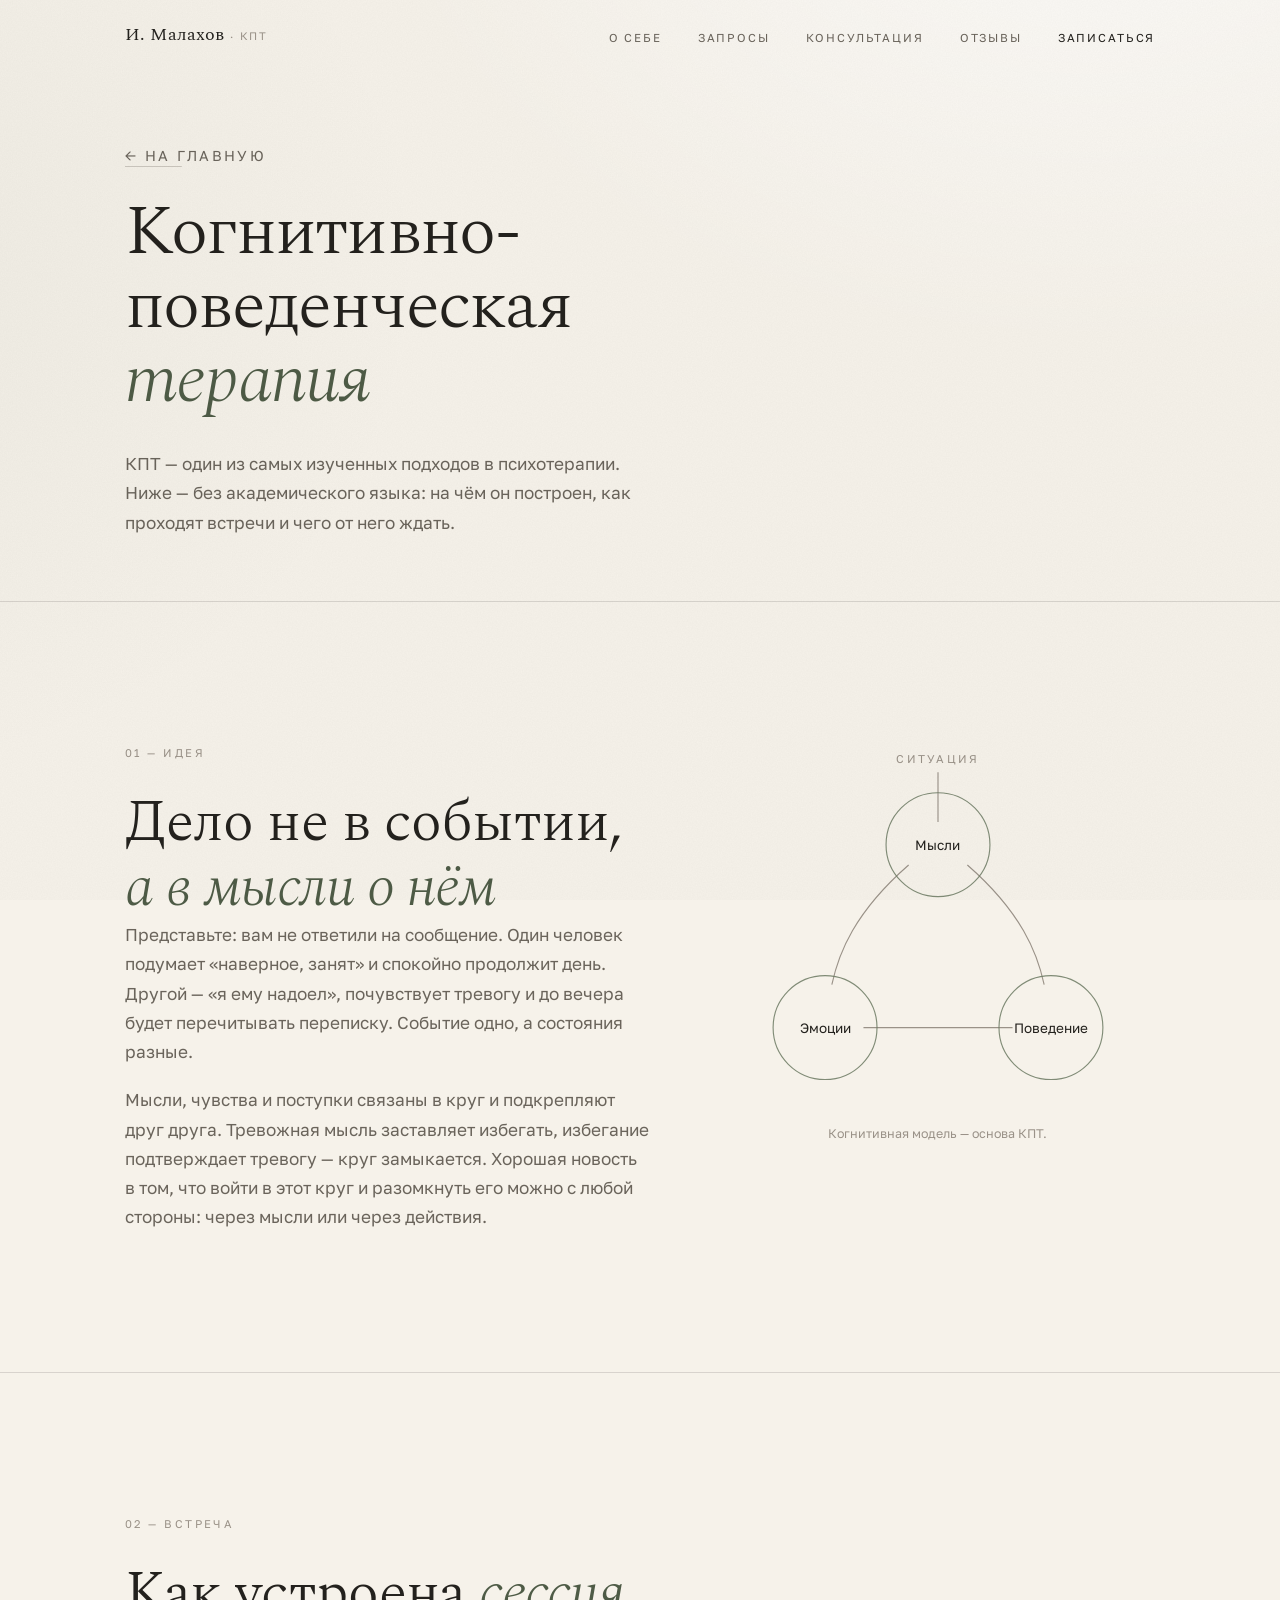
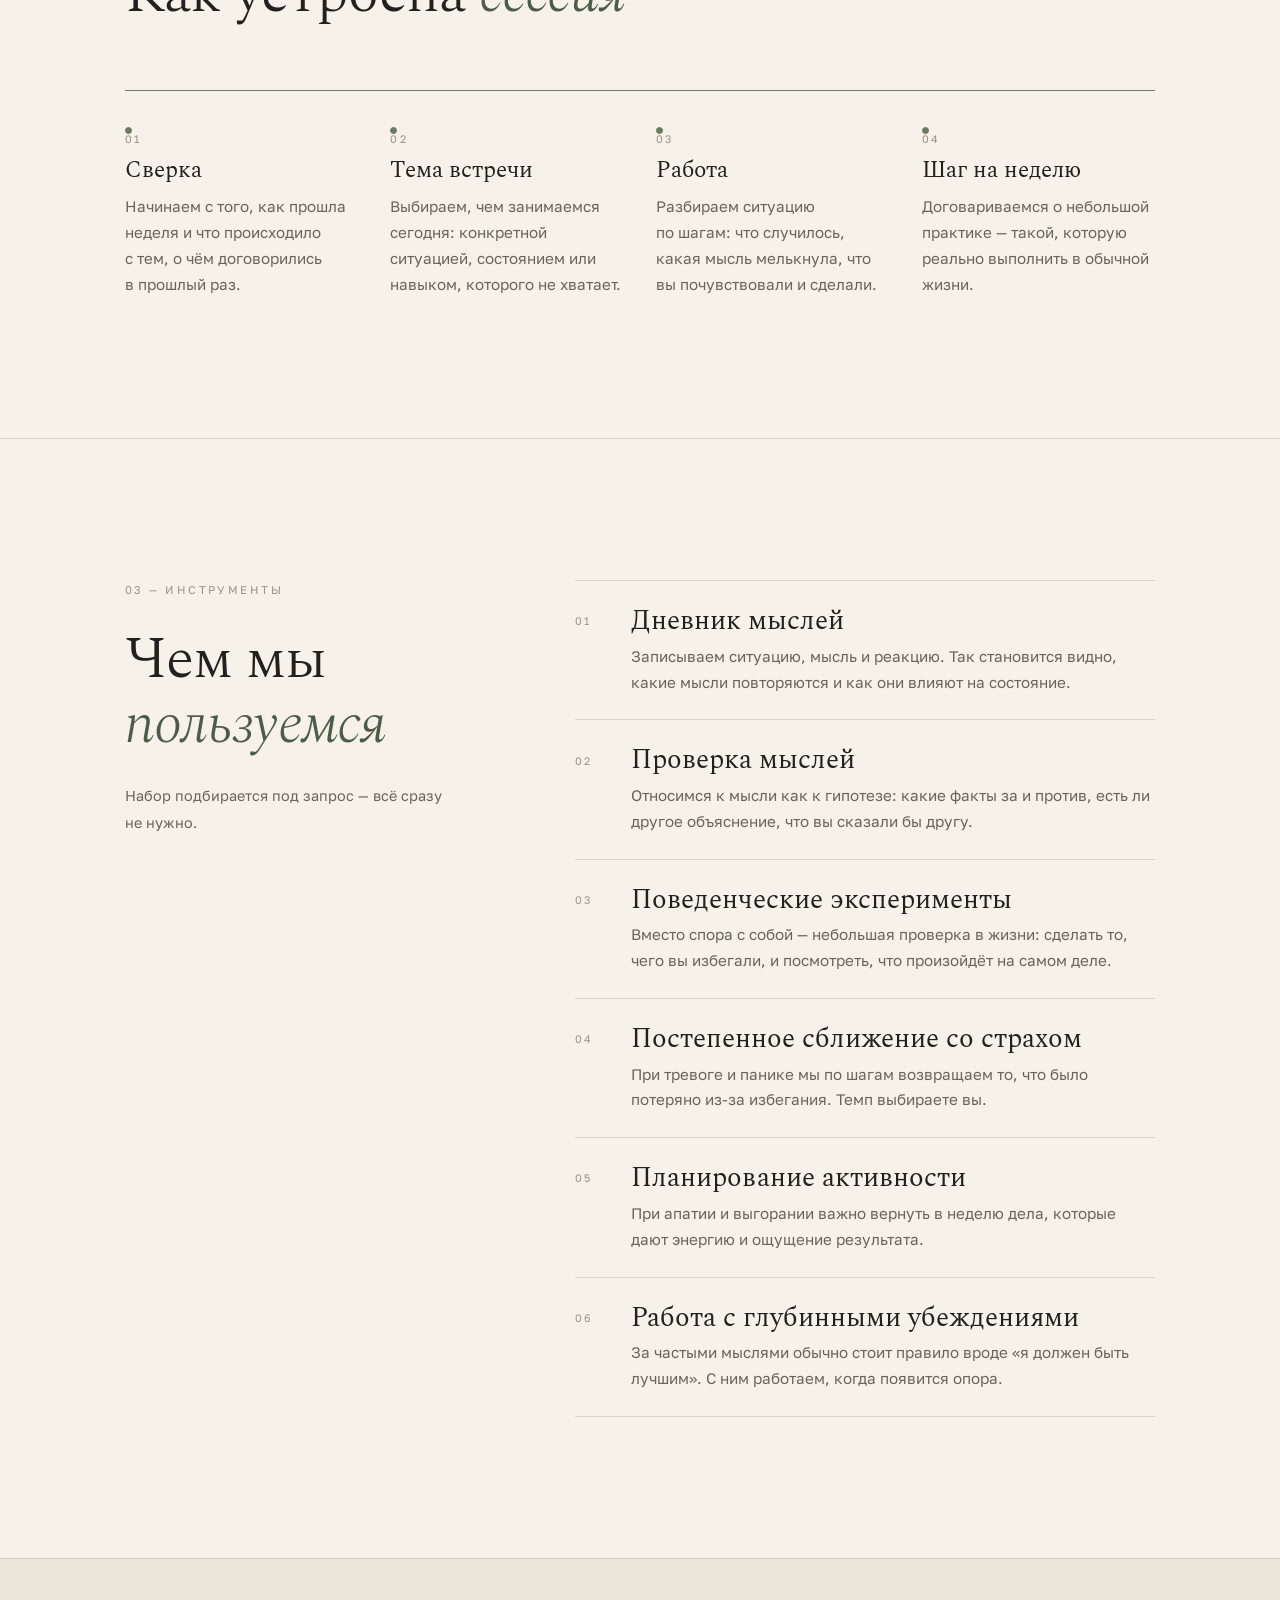
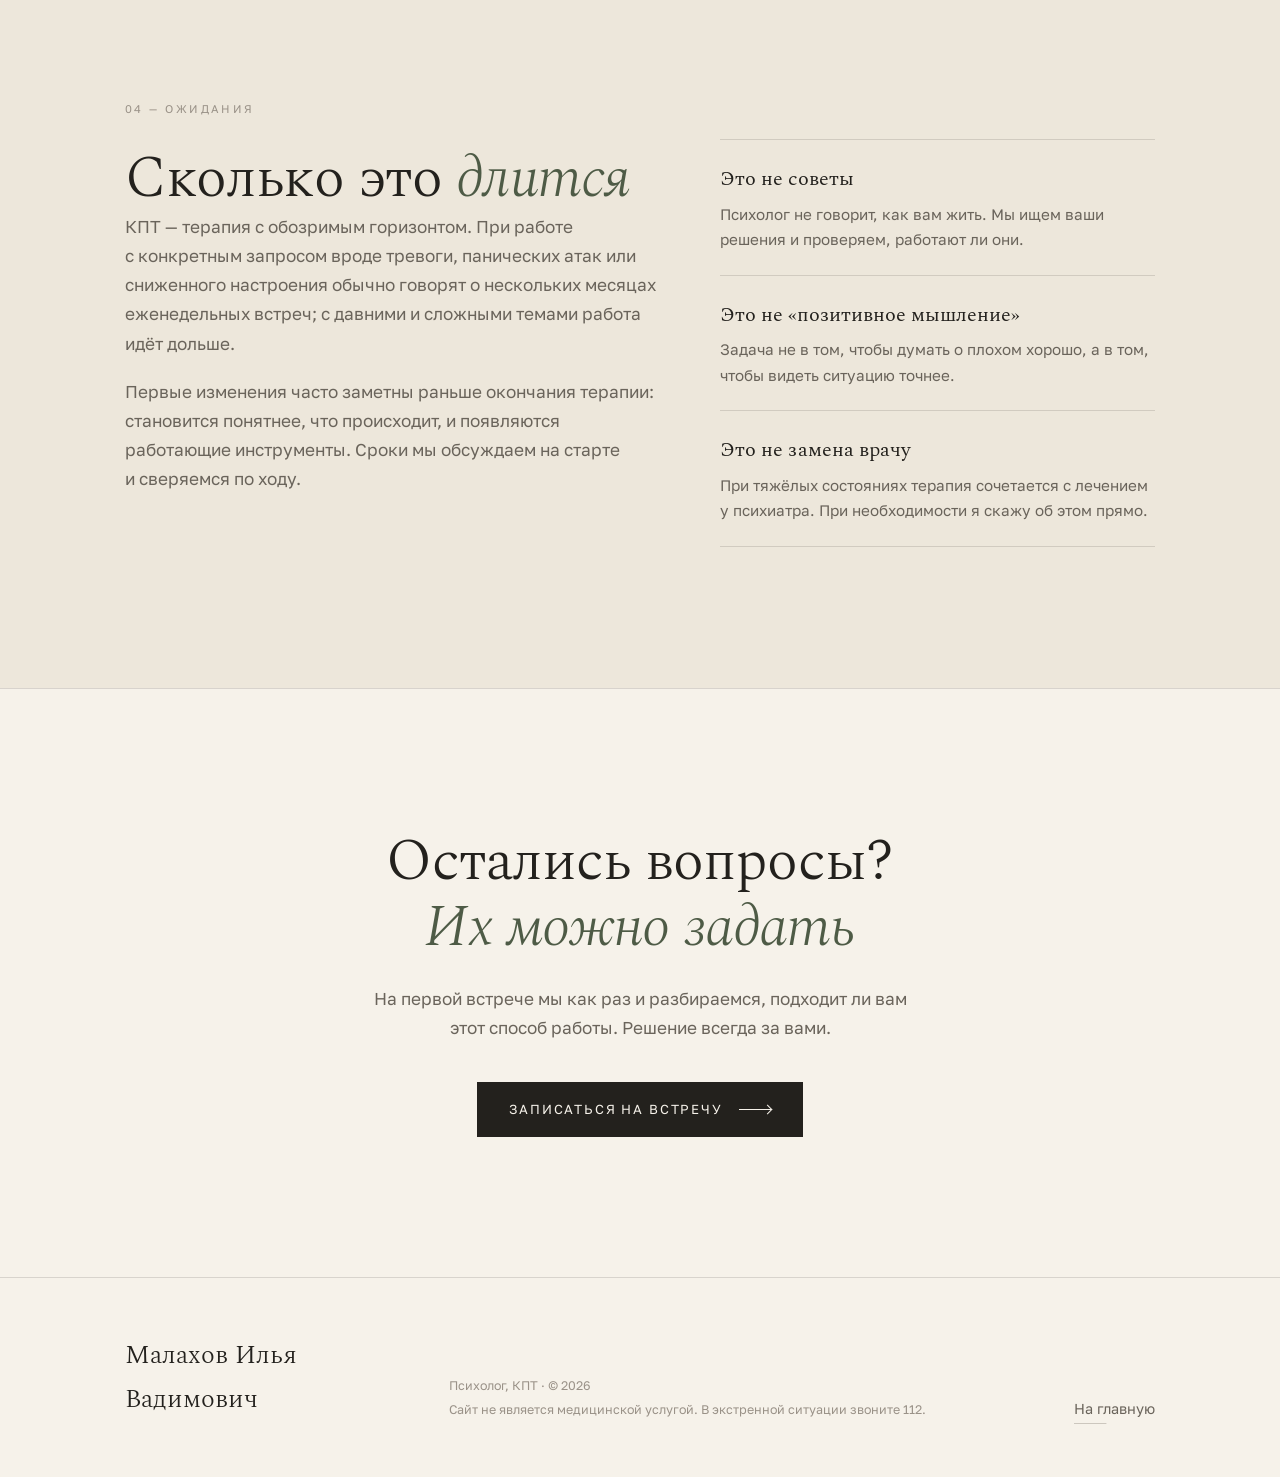
==== kpt.html @ 1bc5a95f "Сайт-визитка психолога: первый экран, метод КПТ, запросы, отзывы, запись Co-Authored-By: Claude Opus" ====
<!doctype html>
<html lang="ru">
<head>
  <meta charset="utf-8">
  <meta name="viewport" content="width=device-width, initial-scale=1">
  <title>Что такое КПТ — Илья Малахов, психолог</title>
  <meta name="description" content="Когнитивно-поведенческая терапия простыми словами: как устроена сессия, какие есть инструменты, сколько длится терапия и кому она подходит.">
  <meta name="theme-color" content="#F2EDE4">

  <link rel="preconnect" href="https://fonts.googleapis.com">
  <link rel="preconnect" href="https://fonts.gstatic.com" crossorigin>
  <link href="https://fonts.googleapis.com/css2?family=Spectral:ital,wght@0,300;0,400;0,500;1,300;1,400&family=Golos+Text:wght@400;500&display=swap" rel="stylesheet">
  <link rel="stylesheet" href="assets/css/style.css">
  <script>document.documentElement.classList.add('js')</script>
  <script defer src="assets/js/main.js"></script>
</head>
<body>
  <a class="skip-link" href="#main">Перейти к содержанию</a>

  <header class="site-header is-scrolled" data-header>
    <div class="container site-header__inner">
      <a class="brand" href="index.html" aria-label="Илья Малахов, на главную">И. Малахов</a>

      <button class="nav-toggle" type="button" aria-expanded="false" aria-controls="site-nav" data-nav-toggle>
        <span class="nav-toggle__label">Меню</span>
        <span class="nav-toggle__lines" aria-hidden="true"></span>
      </button>

      <nav class="site-nav" id="site-nav" aria-label="Основная навигация" data-nav>
        <ul>
          <li><a href="index.html#about">О&nbsp;себе</a></li>
          <li><a href="index.html#services">Запросы</a></li>
          <li><a href="index.html#process">Консультация</a></li>
          <li><a href="index.html#reviews">Отзывы</a></li>
          <li><a href="index.html#contact" class="site-nav__cta">Записаться</a></li>
        </ul>
      </nav>
    </div>
  </header>

  <main id="main">

    <section class="page-hero">
      <div class="container">
        <p class="kicker reveal"><a class="link-quiet" href="index.html">← На&nbsp;главную</a></p>
        <h1 class="page-hero__title reveal" data-words>Когнитивно-поведенческая <em>терапия</em></h1>
        <p class="page-hero__lead reveal">
          КПТ — один из&nbsp;самых изученных подходов в&nbsp;психотерапии. Ниже — без академического языка:
          на&nbsp;чём он&nbsp;построен, как проходят встречи и&nbsp;чего от&nbsp;него ждать.
        </p>
      </div>
    </section>

    <section class="section page-section" aria-labelledby="model-title">
      <div class="container method__grid">
        <div class="method__text">
          <p class="kicker reveal">01 — Идея</p>
          <h2 class="section-title reveal" id="model-title" data-words>Дело не&nbsp;в&nbsp;событии, <em>а&nbsp;в&nbsp;мысли о&nbsp;нём</em></h2>
          <div class="prose reveal">
            <p>
              Представьте: вам не&nbsp;ответили на&nbsp;сообщение. Один человек подумает «наверное, занят» и&nbsp;спокойно
              продолжит день. Другой — «я&nbsp;ему надоел», почувствует тревогу и&nbsp;до&nbsp;вечера будет перечитывать переписку.
              Событие одно, а&nbsp;состояния разные.
            </p>
            <p>
              Мысли, чувства и&nbsp;поступки связаны в&nbsp;круг и&nbsp;подкрепляют друг друга. Тревожная мысль заставляет избегать,
              избегание подтверждает тревогу — круг замыкается. Хорошая новость в&nbsp;том, что войти в&nbsp;этот круг
              и&nbsp;разомкнуть его можно с&nbsp;любой стороны: через мысли или через действия.
            </p>
          </div>
        </div>

        <figure class="method__figure reveal">
          <svg class="cbt" viewBox="0 0 340 320" role="img" aria-labelledby="cbt2-title cbt2-desc">
            <title id="cbt2-title">Когнитивная модель</title>
            <desc id="cbt2-desc">Схема: ситуация влияет на мысли, мысли, эмоции и поведение связаны между собой взаимными стрелками.</desc>
            <path class="cbt__line cbt__line--1" d="M170 26 V70" pathLength="1"/>
            <path class="cbt__line cbt__line--2" d="M144 108 C 96 150, 82 186, 76 214" pathLength="1"/>
            <path class="cbt__line cbt__line--3" d="M196 108 C 244 150, 258 186, 264 214" pathLength="1"/>
            <path class="cbt__line cbt__line--4" d="M104 252 H236" pathLength="1"/>
            <g class="cbt__node cbt__node--top">
              <circle cx="170" cy="90" r="46"/>
              <text x="170" y="95">Мысли</text>
            </g>
            <g class="cbt__node cbt__node--left">
              <circle cx="70" cy="252" r="46"/>
              <text x="70" y="257">Эмоции</text>
            </g>
            <g class="cbt__node cbt__node--right">
              <circle cx="270" cy="252" r="46"/>
              <text x="270" y="257">Поведение</text>
            </g>
            <text class="cbt__label" x="170" y="18">Ситуация</text>
          </svg>
          <figcaption>Когнитивная модель — основа КПТ.</figcaption>
        </figure>
      </div>
    </section>

    <section class="section page-section" aria-labelledby="session-title">
      <div class="container">
        <header class="section-head">
          <p class="kicker reveal">02 — Встреча</p>
          <h2 class="section-title reveal" id="session-title" data-words>Как устроена <em>сессия</em></h2>
        </header>

        <ol class="timeline" data-timeline>
          <li class="timeline__step reveal">
            <span class="timeline__dot" aria-hidden="true"></span>
            <p class="timeline__index">01</p>
            <h3 class="timeline__title">Сверка</h3>
            <p class="timeline__text">Начинаем с&nbsp;того, как прошла неделя и&nbsp;что происходило с&nbsp;тем, о&nbsp;чём договорились в&nbsp;прошлый раз.</p>
          </li>
          <li class="timeline__step reveal">
            <span class="timeline__dot" aria-hidden="true"></span>
            <p class="timeline__index">02</p>
            <h3 class="timeline__title">Тема встречи</h3>
            <p class="timeline__text">Выбираем, чем занимаемся сегодня: конкретной ситуацией, состоянием или навыком, которого не&nbsp;хватает.</p>
          </li>
          <li class="timeline__step reveal">
            <span class="timeline__dot" aria-hidden="true"></span>
            <p class="timeline__index">03</p>
            <h3 class="timeline__title">Работа</h3>
            <p class="timeline__text">Разбираем ситуацию по&nbsp;шагам: что случилось, какая мысль мелькнула, что вы&nbsp;почувствовали и&nbsp;сделали.</p>
          </li>
          <li class="timeline__step reveal">
            <span class="timeline__dot" aria-hidden="true"></span>
            <p class="timeline__index">04</p>
            <h3 class="timeline__title">Шаг на&nbsp;неделю</h3>
            <p class="timeline__text">Договариваемся о&nbsp;небольшой практике — такой, которую реально выполнить в&nbsp;обычной жизни.</p>
          </li>
        </ol>
      </div>
    </section>

    <section class="section page-section" aria-labelledby="tools-title">
      <div class="container services__grid">
        <header class="section-head section-head--sticky">
          <p class="kicker reveal">03 — Инструменты</p>
          <h2 class="section-title reveal" id="tools-title" data-words>Чем мы&nbsp;<em>пользуемся</em></h2>
          <p class="services__note reveal">Набор подбирается под запрос — всё сразу не&nbsp;нужно.</p>
        </header>

        <ul class="services__list">
          <li class="service reveal">
            <h3 class="service__title">Дневник мыслей</h3>
            <p class="service__text">Записываем ситуацию, мысль и&nbsp;реакцию. Так становится видно, какие мысли повторяются и&nbsp;как они влияют на&nbsp;состояние.</p>
          </li>
          <li class="service reveal">
            <h3 class="service__title">Проверка мыслей</h3>
            <p class="service__text">Относимся к&nbsp;мысли как к&nbsp;гипотезе: какие факты за&nbsp;и&nbsp;против, есть&nbsp;ли другое объяснение, что вы&nbsp;сказали&nbsp;бы другу.</p>
          </li>
          <li class="service reveal">
            <h3 class="service__title">Поведенческие эксперименты</h3>
            <p class="service__text">Вместо спора с&nbsp;собой — небольшая проверка в&nbsp;жизни: сделать то, чего вы&nbsp;избегали, и&nbsp;посмотреть, что произойдёт на&nbsp;самом деле.</p>
          </li>
          <li class="service reveal">
            <h3 class="service__title">Постепенное сближение со&nbsp;страхом</h3>
            <p class="service__text">При тревоге и&nbsp;панике мы&nbsp;по&nbsp;шагам возвращаем то, что было потеряно из-за избегания. Темп выбираете вы.</p>
          </li>
          <li class="service reveal">
            <h3 class="service__title">Планирование активности</h3>
            <p class="service__text">При апатии и&nbsp;выгорании важно вернуть в&nbsp;неделю дела, которые дают энергию и&nbsp;ощущение результата.</p>
          </li>
          <li class="service reveal">
            <h3 class="service__title">Работа с&nbsp;глубинными убеждениями</h3>
            <p class="service__text">За&nbsp;частыми мыслями обычно стоит правило вроде «я&nbsp;должен быть лучшим». С&nbsp;ним работаем, когда появится опора.</p>
          </li>
        </ul>
      </div>
    </section>

    <section class="section page-section page-section--tinted" aria-labelledby="facts-title">
      <div class="container method__grid">
        <div class="method__text">
          <p class="kicker reveal">04 — Ожидания</p>
          <h2 class="section-title reveal" id="facts-title" data-words>Сколько это <em>длится</em></h2>
          <div class="prose reveal">
            <p>
              КПТ — терапия с&nbsp;обозримым горизонтом. При работе с&nbsp;конкретным запросом вроде тревоги, панических атак
              или сниженного настроения обычно говорят о&nbsp;нескольких месяцах еженедельных встреч; с&nbsp;давними
              и&nbsp;сложными темами работа идёт дольше.
            </p>
            <p>
              Первые изменения часто заметны раньше окончания терапии: становится понятнее, что происходит,
              и&nbsp;появляются работающие инструменты. Сроки мы&nbsp;обсуждаем на&nbsp;старте и&nbsp;сверяемся по&nbsp;ходу.
            </p>
          </div>
        </div>

        <ul class="method__list reveal">
          <li>
            <h3>Это не&nbsp;советы</h3>
            <p>Психолог не&nbsp;говорит, как вам жить. Мы&nbsp;ищем ваши решения и&nbsp;проверяем, работают&nbsp;ли они.</p>
          </li>
          <li>
            <h3>Это не&nbsp;«позитивное мышление»</h3>
            <p>Задача не&nbsp;в&nbsp;том, чтобы думать о&nbsp;плохом хорошо, а&nbsp;в&nbsp;том, чтобы видеть ситуацию точнее.</p>
          </li>
          <li>
            <h3>Это не&nbsp;замена врачу</h3>
            <p>При тяжёлых состояниях терапия сочетается с&nbsp;лечением у&nbsp;психиатра. При необходимости я&nbsp;скажу об&nbsp;этом прямо.</p>
          </li>
        </ul>
      </div>
    </section>

    <section class="section page-cta" aria-labelledby="cta-title">
      <div class="container">
        <h2 class="section-title reveal" id="cta-title" data-words>Остались вопросы? <em>Их&nbsp;можно задать</em></h2>
        <p class="page-cta__lead reveal">
          На&nbsp;первой встрече мы&nbsp;как раз и&nbsp;разбираемся, подходит&nbsp;ли вам этот способ работы. Решение всегда за&nbsp;вами.
        </p>
        <p class="reveal">
          <a class="button button--solid" href="index.html#contact">
            <span>Записаться на встречу</span>
            <span class="button__line" aria-hidden="true"></span>
          </a>
        </p>
      </div>
    </section>
  </main>

  <footer class="site-footer">
    <div class="container site-footer__inner">
      <p class="site-footer__name">Малахов Илья Вадимович</p>
      <p class="site-footer__meta">
        Психолог, КПТ · © <span data-year>2026</span><br>
        Сайт не является медицинской услугой. В&nbsp;экстренной ситуации звоните 112.
      </p>
      <a class="link-quiet" href="index.html">На главную</a>
    </div>
  </footer>
</body>
</html>
---- assets/css/style.css ----
/* ==========================================================================
   Илья Малахов — психолог (КПТ)
   Арт-дирекция: тихая классика. Воздух, крупная антиква, тонкие линии,
   один приглушённый акцент, едва заметная фактура бумаги.
   ========================================================================== */

:root {
  --paper: #F6F2EA;
  --paper-2: #FBF9F4;
  --paper-3: #EDE7DB;
  --ink: #23211D;
  --ink-2: #6A645B;
  --ink-3: #9A9288;
  --rule: rgba(35, 33, 29, 0.14);
  --rule-strong: rgba(35, 33, 29, 0.28);
  --accent: #6C7A62;
  --accent-deep: #4E5B46;

  --font-display: "Spectral", "Literata", Georgia, serif;
  --font-text: "Golos Text", system-ui, -apple-system, "Segoe UI", sans-serif;

  --gutter: clamp(1.5rem, 6vw, 5rem);
  --section-y: clamp(5rem, 11vw, 9rem);
  --max: 74rem;

  --ease-out: cubic-bezier(0.22, 1, 0.36, 1);
  --ease-soft: cubic-bezier(0.4, 0, 0.2, 1);
}

*, *::before, *::after { box-sizing: border-box; }

html {
  scroll-behavior: smooth;
  scroll-padding-top: 5rem;
  -webkit-text-size-adjust: 100%;
}

body {
  margin: 0;
  color: var(--ink);
  font-family: var(--font-text);
  font-size: clamp(1rem, 0.96rem + 0.2vw, 1.075rem);
  line-height: 1.7;
  font-weight: 400;
  -webkit-font-smoothing: antialiased;
  overflow-x: hidden;
  background-color: var(--paper);
  background-image:
    radial-gradient(75rem 55rem at 85% -20%, rgba(255, 255, 255, 0.75), transparent 60%),
    radial-gradient(60rem 50rem at -15% 30%, rgba(108, 122, 98, 0.05), transparent 65%);
  background-attachment: fixed;
}

/* фактура бумаги — почти на пределе видимости */
body::after {
  content: "";
  position: fixed;
  inset: 0;
  pointer-events: none;
  z-index: 200;
  opacity: 0.045;
  mix-blend-mode: multiply;
  background-image: url("data:image/svg+xml,%3Csvg xmlns='http://www.w3.org/2000/svg' width='200' height='200'%3E%3Cfilter id='n'%3E%3CfeTurbulence type='fractalNoise' baseFrequency='.8' numOctaves='3' stitchTiles='stitch'/%3E%3CfeColorMatrix values='0 0 0 0 0 0 0 0 0 0 0 0 0 0 0 0 0 0 .6 0'/%3E%3C/filter%3E%3Crect width='100%25' height='100%25' filter='url(%23n)'/%3E%3C/svg%3E");
}

::selection { background: rgba(108, 122, 98, 0.2); }

img { display: block; max-width: 100%; height: auto; }
h1, h2, h3 { margin: 0; font-weight: 400; }
p { margin: 0; }
ul, ol { margin: 0; padding: 0; list-style: none; }
figure { margin: 0; }
a { color: inherit; text-decoration: none; }

:focus-visible { outline: 1px solid var(--accent-deep); outline-offset: 4px; }

.container {
  width: 100%;
  max-width: var(--max);
  margin-inline: auto;
  padding-inline: var(--gutter);
  position: relative;
}

.skip-link {
  position: absolute;
  left: var(--gutter);
  top: -4rem;
  z-index: 60;
  padding: 0.7rem 1.1rem;
  background: var(--ink);
  color: var(--paper);
  font-size: 0.85rem;
  transition: top 0.3s var(--ease-out);
}
.skip-link:focus { top: 1rem; }

/* ==========================================================================
   Типографика
   ========================================================================== */

.kicker {
  display: block;
  font-size: 0.7rem;
  letter-spacing: 0.22em;
  text-transform: uppercase;
  color: var(--ink-3);
  margin-bottom: 1.75rem;
}

.section-title {
  font-family: var(--font-display);
  font-weight: 300;
  font-size: clamp(2.1rem, 1.4rem + 2.8vw, 3.8rem);
  line-height: 1.12;
  letter-spacing: -0.015em;
  text-wrap: balance;
}
.section-title em,
.page-hero__title em { font-style: italic; color: var(--accent-deep); }

.prose { color: var(--ink-2); max-width: 34rem; }
.prose p + p { margin-top: 1.1em; }

.section { padding-block: var(--section-y); position: relative; }
.section + .section { border-top: 1px solid var(--rule); }
.section-head { margin-bottom: clamp(2.5rem, 6vw, 4rem); }

/* ==========================================================================
   Кнопки и ссылки
   ========================================================================== */

.button {
  display: inline-flex;
  align-items: center;
  gap: 1rem;
  padding: 1rem 0;
  font-size: 0.82rem;
  letter-spacing: 0.14em;
  text-transform: uppercase;
  color: var(--ink);
  background: none;
  border: 0;
  cursor: pointer;
  position: relative;
}
.button::after {
  content: "";
  position: absolute;
  left: 0;
  right: 0;
  bottom: 0.55rem;
  height: 1px;
  background: currentColor;
  opacity: 0.35;
  transform-origin: left;
  transition: opacity 0.5s var(--ease-soft);
}
.button:hover::after { opacity: 1; }
.button__line {
  display: block;
  width: 2rem;
  height: 1px;
  background: currentColor;
  position: relative;
  transition: width 0.6s var(--ease-out);
}
.button__line::after {
  content: "";
  position: absolute;
  right: 0;
  top: -3px;
  width: 7px;
  height: 7px;
  border-top: 1px solid currentColor;
  border-right: 1px solid currentColor;
  transform: rotate(45deg);
}
.button:hover .button__line { width: 3rem; }

.button--solid {
  padding: 1rem 2rem;
  background: var(--ink);
  color: var(--paper);
  transition: background-color 0.5s var(--ease-soft);
}
.button--solid::after { display: none; }
.button--solid:hover { background: var(--accent-deep); }

.link-quiet {
  position: relative;
  font-size: 0.9rem;
  color: var(--ink-2);
  transition: color 0.4s var(--ease-soft);
}
.link-quiet::after {
  content: "";
  position: absolute;
  left: 0;
  right: 0;
  bottom: -3px;
  height: 1px;
  background: currentColor;
  opacity: 0.3;
  transform: scaleX(0.4);
  transform-origin: left;
  transition: transform 0.6s var(--ease-out), opacity 0.4s;
}
.link-quiet:hover { color: var(--ink); }
.link-quiet:hover::after { transform: scaleX(1); opacity: 0.8; }

/* ==========================================================================
   Шапка
   ========================================================================== */

.site-header {
  position: fixed;
  inset: 0 0 auto 0;
  z-index: 50;
  border-bottom: 1px solid transparent;
  transition: background-color 0.5s var(--ease-soft), border-color 0.5s var(--ease-soft);
}
.site-header.is-scrolled {
  background: color-mix(in srgb, var(--paper) 88%, transparent);
  -webkit-backdrop-filter: blur(10px);
  backdrop-filter: blur(10px);
  border-color: var(--rule);
}
.site-header__inner {
  display: flex;
  align-items: center;
  justify-content: space-between;
  height: 4.5rem;
}

.brand { font-family: var(--font-display); font-weight: 400; font-size: 1.15rem; letter-spacing: 0.01em; }
.brand::after {
  content: " · КПТ";
  font-family: var(--font-text);
  font-size: 0.68rem;
  letter-spacing: 0.18em;
  text-transform: uppercase;
  color: var(--ink-3);
}

.nav-toggle {
  display: inline-flex;
  align-items: center;
  gap: 0.7rem;
  background: none;
  border: 0;
  padding: 0.5rem 0;
  color: inherit;
  font: inherit;
  font-size: 0.72rem;
  letter-spacing: 0.18em;
  text-transform: uppercase;
  cursor: pointer;
  position: relative;
  z-index: 2;
}
.nav-toggle__lines,
.nav-toggle__lines::before {
  display: block;
  width: 1.4rem;
  height: 1px;
  background: currentColor;
  transition: transform 0.5s var(--ease-out);
}
.nav-toggle__lines { position: relative; transform: translateY(-3px); }
.nav-toggle__lines::before { content: ""; position: absolute; top: 6px; }
.nav-toggle[aria-expanded="true"] .nav-toggle__lines { transform: translateY(0) rotate(18deg); }
.nav-toggle[aria-expanded="true"] .nav-toggle__lines::before { transform: translateY(-6px) rotate(-36deg); }

.site-nav {
  position: fixed;
  inset: 0;
  background: var(--paper);
  display: grid;
  place-items: center;
  opacity: 0;
  visibility: hidden;
  transition: opacity 0.5s var(--ease-soft), visibility 0s 0.5s;
}
.site-nav.is-open { opacity: 1; visibility: visible; transition: opacity 0.5s var(--ease-soft), visibility 0s; }
.site-nav ul { text-align: center; }
.site-nav li + li { margin-top: 0.5rem; }
.site-nav a { font-family: var(--font-display); font-size: 2.1rem; font-weight: 300; display: inline-block; padding: 0.2rem 0; }

@media (min-width: 960px) {
  .nav-toggle { display: none; }
  .site-nav { position: static; background: none; opacity: 1; visibility: visible; display: block; }
  .site-nav ul { display: flex; gap: 2.25rem; align-items: center; }
  .site-nav li + li { margin-top: 0; }
  .site-nav a {
    font-family: var(--font-text);
    font-size: 0.72rem;
    letter-spacing: 0.16em;
    text-transform: uppercase;
    color: var(--ink-2);
    position: relative;
    transition: color 0.4s var(--ease-soft);
  }
  .site-nav a::after {
    content: "";
    position: absolute;
    left: 0;
    right: 0;
    bottom: -5px;
    height: 1px;
    background: currentColor;
    transform: scaleX(0);
    transform-origin: left;
    transition: transform 0.5s var(--ease-out);
  }
  .site-nav a:hover, .site-nav a.is-active { color: var(--ink); }
  .site-nav a:hover::after, .site-nav a.is-active::after { transform: scaleX(1); }
  .site-nav__cta { color: var(--ink) !important; }
  .site-nav__cta::after { transform: scaleX(1); opacity: 0.35; }
  .site-nav__cta:hover::after { opacity: 1; }
}

/* ==========================================================================
   Первый экран
   ========================================================================== */

.hero {
  position: relative;
  padding-block: 8.5rem 4rem;
  overflow: hidden;
}
.hero__inner {
  position: relative;
  z-index: 1;
  display: grid;
  gap: clamp(2.5rem, 6vw, 4rem);
  align-items: center;
}

.hero__dust { position: absolute; inset: 0; width: 100%; height: 100%; pointer-events: none; }
.hero.has-dust .hero__line { color: transparent; }

.hero__eyebrow {
  font-size: 0.7rem;
  letter-spacing: 0.24em;
  text-transform: uppercase;
  color: var(--ink-3);
  margin-bottom: 2rem;
}

.hero__title {
  font-family: var(--font-display);
  font-weight: 300;
  font-size: clamp(3rem, 1rem + 9vw, 7.5rem);
  line-height: 0.98;
  letter-spacing: -0.03em;
}
.hero__line { display: block; will-change: transform; }
.hero__line--indent { padding-left: 1.4em; font-style: italic; color: var(--accent-deep); }

.hero__lead {
  margin-top: 2rem;
  max-width: 27rem;
  font-size: clamp(1.02rem, 0.98rem + 0.3vw, 1.18rem);
  color: var(--ink-2);
}

.hero__actions { display: flex; flex-wrap: wrap; align-items: center; gap: 1rem 2.5rem; margin-top: 2.5rem; }

/* Фото: спокойное, без рамок; лёгкая арка сверху */
/* фото в паспарту: тонкая рамка и второй контур, как у печатного оттиска */
.hero__photo {
  position: relative;
  width: min(74vw, 22rem);
  justify-self: center;
  padding: 0.85rem 0.85rem 0.75rem;
  background: var(--paper-2);
  border: 1px solid var(--rule-strong);
}
.hero__photo::after {
  content: "";
  position: absolute;
  inset: -0.85rem;
  border: 1px solid var(--rule);
  pointer-events: none;
}
.hero__photo img {
  width: 100%;
  aspect-ratio: 1;
  object-fit: cover;
  filter: saturate(0.92) contrast(1.03);
}
.hero__tag {
  display: block;
  margin-top: 0.75rem;
  font-size: 0.68rem;
  letter-spacing: 0.2em;
  text-transform: uppercase;
  color: var(--ink-3);
  text-align: center;
}

.hero__gestalt {
  position: absolute;
  top: 50%;
  left: 50%;
  width: 150%;
  aspect-ratio: 1;
  translate: -50% -50%;
  pointer-events: none;
  z-index: -1;
  transform: translate3d(var(--gx, 0px), var(--gy, 0px), 0);
  opacity: 0;
  animation: fade 3.5s var(--ease-soft) 1s forwards;
}
.hero__gestalt svg { width: 100%; height: 100%; overflow: visible; }
.gestalt__arc {
  fill: none;
  stroke: var(--accent);
  stroke-width: 1;
  stroke-linecap: round;
  vector-effect: non-scaling-stroke;
  stroke-dasharray: var(--arc, 0) 100;
  transform: rotate(-58deg);
  transform-origin: 200px 200px;
  opacity: 0.4;
}
.gestalt__arc--inner { stroke-dasharray: var(--arc2, 0) 100; transform: rotate(132deg); opacity: 0.22; }

.hero__scroll {
  position: absolute;
  left: 50%;
  bottom: 1.5rem;
  width: 1px;
  height: 3.5rem;
  translate: -50% 0;
  overflow: hidden;
  z-index: 1;
}
.hero__scroll span { position: absolute; inset: 0; background: var(--ink-3); animation: drip 3.4s var(--ease-soft) infinite; }
@keyframes drip {
  0% { transform: translateY(-100%); }
  55%, 100% { transform: translateY(100%); }
}

@media (min-width: 900px) {
  .hero { padding-block: 10rem 5rem; }
  .hero__inner { grid-template-columns: minmax(0, 1fr) auto; gap: clamp(3rem, 7vw, 6rem); }
  .hero__photo { width: min(26vw, 20rem); justify-self: end; }
}

/* появление первого экрана */
.split-unit {
  display: inline-block;
  opacity: 0;
  transform: translateY(0.25em);
  animation: rise 1.4s var(--ease-out) forwards;
  animation-delay: calc(var(--i) * 45ms + var(--base, 0ms));
}
.split-word { display: inline-block; white-space: nowrap; }
@keyframes rise { to { opacity: 1; transform: none; } }

.reveal-late { opacity: 0; animation: fade 1.6s var(--ease-soft) 1.6s forwards; }
@keyframes fade { to { opacity: 1; } }

/* ==========================================================================
   Появление при прокрутке
   ========================================================================== */

.reveal-ready .reveal {
  opacity: 0;
  transform: translateY(20px);
  transition: opacity 1.1s var(--ease-soft), transform 1.2s var(--ease-out);
  transition-delay: var(--delay, 0s);
}
.reveal-ready .reveal.is-visible { opacity: 1; transform: none; }

.reveal-ready .reveal[data-words] { opacity: 1; transform: none; }
.w {
  display: inline-block;
  overflow: hidden;
  vertical-align: top;
  padding: 0 0.08em 0.14em 0;
  margin: 0 -0.08em -0.14em 0;
}
.w > span {
  display: inline-block;
  transform: translateY(110%);
  transition: transform 1.1s var(--ease-out);
  transition-delay: calc(var(--wi, 0) * 60ms + 0.05s);
}
.is-visible .w > span { transform: none; }

/* ==========================================================================
   О себе
   ========================================================================== */

.about__grid { display: grid; gap: 2.5rem; }
.about__text .section-title { margin-bottom: 2rem; }

.facts { margin: 3rem 0 0; border-top: 1px solid var(--rule); }
.facts div {
  display: grid;
  grid-template-columns: 9rem 1fr;
  gap: 1.5rem;
  padding: 1.15rem 0;
  border-bottom: 1px solid var(--rule);
}
.facts dt {
  font-size: 0.68rem;
  letter-spacing: 0.18em;
  text-transform: uppercase;
  color: var(--ink-3);
  padding-top: 0.45em;
}
.facts dd { margin: 0; }
.facts__note { display: block; font-size: 0.85rem; color: var(--ink-2); margin-top: 0.15rem; }

@media (min-width: 900px) {
  .about__grid { grid-template-columns: 16rem minmax(0, 1fr); gap: 0; }
  .about__text { grid-column: 2; }
}

/* ==========================================================================
   Документы: строка образования открывает скан
   ========================================================================== */

.facts__doc {
  display: block;
  width: 100%;
  padding: 0;
  font: inherit;
  color: inherit;
  text-align: left;
  background: none;
  border: 0;
  cursor: pointer;
}
.facts__open {
  display: inline-block;
  margin-top: 0.35rem;
  font-size: 0.7rem;
  letter-spacing: 0.16em;
  text-transform: uppercase;
  color: var(--accent-deep);
  position: relative;
  transition: color 0.4s var(--ease-soft);
}
.facts__open::after {
  content: "";
  position: absolute;
  left: 0;
  right: 0;
  bottom: -3px;
  height: 1px;
  background: currentColor;
  opacity: 0.35;
  transform: scaleX(0.35);
  transform-origin: left;
  transition: transform 0.6s var(--ease-out), opacity 0.4s;
}
.facts__doc:hover .facts__open::after,
.facts__doc:focus-visible .facts__open::after { transform: scaleX(1); opacity: 0.8; }

.lightbox {
  border: 0;
  padding: 0;
  max-width: min(92vw, 60rem);
  max-height: 92vh;
  background: transparent;
  color: var(--ink);
  overflow: visible;
}
.lightbox::backdrop { background: rgba(35, 33, 29, 0.78); }
.lightbox__inner { background: var(--paper-2); padding: 1rem; }
.lightbox__inner img { width: 100%; max-height: 74vh; object-fit: contain; }
.lightbox__inner figcaption {
  margin-top: 0.85rem;
  font-size: 0.78rem;
  line-height: 1.6;
  color: var(--ink-2);
}
.lightbox__close {
  margin-top: 1rem;
  padding: 0.7rem 1.4rem;
  font: inherit;
  font-size: 0.72rem;
  letter-spacing: 0.16em;
  text-transform: uppercase;
  color: var(--paper);
  background: var(--ink);
  border: 0;
  cursor: pointer;
  transition: background-color 0.4s var(--ease-soft);
}
.lightbox__close:hover { background: var(--accent-deep); }

/* ==========================================================================
   Фигуры из частиц: маленькие интерактивные иллюстрации на полях
   ========================================================================== */

.figure {
  position: relative;
  width: clamp(12rem, 44vw, 18rem);
  aspect-ratio: 3 / 4;
  margin: 2.5rem 0 0;
}
.figure img,
.figure canvas {
  display: block;
  width: 100%;
  height: 100%;
  object-fit: contain;
}
.figure img {
  filter: grayscale(1) contrast(1.15) brightness(1.05);
  mix-blend-mode: multiply;
  opacity: 0.55;
}
/* когда частицы ожили, исходная картинка не нужна */
.figure.is-live img { display: none; }
.figure canvas { position: absolute; inset: 0; }

.figure__hint {
  position: absolute;
  left: 0;
  bottom: -1.3rem;
  font-size: 0.62rem;
  letter-spacing: 0.2em;
  text-transform: uppercase;
  color: var(--ink-3);
  opacity: 0;
  transition: opacity 0.6s var(--ease-soft);
}
.figure.is-live:hover .figure__hint { opacity: 0.8; }
@media (hover: none) { .figure__hint { display: none; } }

.services__grid .figure { margin-top: 2rem; }
.contact__intro .figure { margin-top: 2.5rem; }

@media (min-width: 900px) {
  .about__grid .figure { grid-column: 1; grid-row: 1; margin: 0.25rem 0 0; width: 100%; }
  .services__grid .figure,
  .contact__intro .figure { width: min(100%, 19rem); }
}

/* ==========================================================================
   Метод
   ========================================================================== */

.method__grid { display: grid; gap: 3rem; align-items: start; }
.method__lead { margin-top: 1.5rem; color: var(--ink-2); max-width: 33rem; }

.method__list { margin-top: 2.5rem; border-top: 1px solid var(--rule); max-width: 33rem; }
.method__list li { padding: 1.35rem 0; border-bottom: 1px solid var(--rule); }
.method__list h3 { font-family: var(--font-display); font-size: 1.25rem; font-weight: 400; }
.method__list p { margin-top: 0.35rem; color: var(--ink-2); font-size: 0.95rem; }
.method__more { margin-top: 2rem; }

.method__figure { justify-self: center; max-width: 24rem; width: 100%; }
.method__figure figcaption {
  margin-top: 1.25rem;
  font-size: 0.78rem;
  line-height: 1.6;
  color: var(--ink-3);
  text-align: center;
}
.cbt { width: 100%; height: auto; overflow: visible; display: block; }

.cbt__line {
  fill: none;
  stroke: var(--ink-3);
  stroke-width: 1;
  stroke-dasharray: 1;
  stroke-dashoffset: 1;
  transition: stroke-dashoffset 1.3s var(--ease-out);
}
.reveal.is-visible .cbt__line--1 { stroke-dashoffset: 0; transition-delay: 0.15s; }
.reveal.is-visible .cbt__line--2 { stroke-dashoffset: 0; transition-delay: 0.5s; }
.reveal.is-visible .cbt__line--3 { stroke-dashoffset: 0; transition-delay: 0.85s; }
.reveal.is-visible .cbt__line--4 { stroke-dashoffset: 0; transition-delay: 1.2s; }

.cbt__node circle {
  fill: none;
  stroke: var(--accent);
  stroke-width: 1;
  transform-box: fill-box;
  transform-origin: center;
  scale: 0.9;
  opacity: 0;
  transition: scale 1s var(--ease-out), opacity 1s var(--ease-soft);
}
.cbt__node text {
  font-family: var(--font-text);
  font-size: 12px;
  fill: var(--ink);
  text-anchor: middle;
  opacity: 0;
  transition: opacity 0.9s var(--ease-soft);
}
.cbt__label {
  font-family: var(--font-text);
  font-size: 10px;
  letter-spacing: 0.2em;
  text-transform: uppercase;
  fill: var(--ink-3);
  text-anchor: middle;
  opacity: 0;
  transition: opacity 0.9s var(--ease-soft);
}
.reveal.is-visible .cbt__node circle { scale: 1; opacity: 0.85; }
.reveal.is-visible .cbt__node text,
.reveal.is-visible .cbt__label { opacity: 1; }
.reveal.is-visible .cbt__node--top circle { transition-delay: 0.2s; }
.reveal.is-visible .cbt__node--left circle { transition-delay: 0.55s; }
.reveal.is-visible .cbt__node--right circle { transition-delay: 0.9s; }
.reveal.is-visible .cbt__node--top text { transition-delay: 0.35s; }
.reveal.is-visible .cbt__node--left text { transition-delay: 0.7s; }
.reveal.is-visible .cbt__node--right text { transition-delay: 1.05s; }

@media (min-width: 900px) {
  .method__grid { grid-template-columns: 1.1fr 0.9fr; gap: 4rem; }
  .method__figure { position: sticky; top: 7rem; }
}

/* ==========================================================================
   Запросы
   ========================================================================== */

.services__grid { display: grid; gap: 2.5rem; }
.services__note { margin-top: 1.5rem; font-size: 0.9rem; line-height: 1.9; color: var(--ink-2); }

.services__list { counter-reset: svc; border-top: 1px solid var(--rule); }
.service {
  counter-increment: svc;
  position: relative;
  display: grid;
  gap: 0.3rem;
  padding: 1.5rem 0 1.5rem 3.5rem;
  border-bottom: 1px solid var(--rule);
}
.service::before {
  content: counter(svc, decimal-leading-zero);
  position: absolute;
  left: 0;
  top: 1.95rem;
  font-size: 0.68rem;
  letter-spacing: 0.12em;
  color: var(--ink-3);
}
.service__title {
  font-family: var(--font-display);
  font-size: clamp(1.25rem, 1.05rem + 0.8vw, 1.7rem);
  font-weight: 400;
  line-height: 1.25;
  transition: transform 0.6s var(--ease-out);
}
.service__text { color: var(--ink-2); font-size: 0.95rem; max-width: 34rem; }

@media (hover: hover) {
  .service:hover .service__title { transform: translateX(0.5rem); }
}

@media (min-width: 900px) {
  .services__grid { grid-template-columns: 0.8fr 1.2fr; gap: 4rem; }
  .section-head--sticky { position: sticky; top: 7rem; margin-bottom: 0; }
}

/* ==========================================================================
   Как проходит консультация
   ========================================================================== */

.timeline { position: relative; display: grid; gap: 2.5rem; --progress: 0; }
.timeline__step { position: relative; padding-left: 2.25rem; }
.timeline__dot {
  position: absolute;
  left: 0;
  top: 0.55rem;
  width: 7px;
  height: 7px;
  border-radius: 50%;
  border: 1px solid var(--ink-3);
  background: var(--paper);
  transition: background-color 0.7s var(--ease-soft), border-color 0.7s var(--ease-soft);
}
.timeline__step.is-reached .timeline__dot { background: var(--accent); border-color: var(--accent); }
.timeline__index {
  font-size: 0.68rem;
  letter-spacing: 0.2em;
  text-transform: uppercase;
  color: var(--ink-3);
}
.timeline__title { margin-top: 0.5rem; font-family: var(--font-display); font-size: 1.45rem; font-weight: 400; line-height: 1.2; }
.timeline__text { margin-top: 0.6rem; color: var(--ink-2); font-size: 0.95rem; }

@media (min-width: 760px) {
  .timeline { grid-template-columns: repeat(4, 1fr); gap: 2rem; padding-top: 2.5rem; }
  .timeline__step { padding-left: 0; }
  .timeline::before,
  .timeline::after {
    content: "";
    position: absolute;
    left: 0;
    right: 0;
    top: 0;
    height: 1px;
    background: var(--rule);
  }
  .timeline::after { background: var(--accent); transform-origin: left; transform: scaleX(var(--progress)); }
  .timeline__dot { top: -3.5px; }
}

/* ==========================================================================
   Отзывы
   ========================================================================== */

.reviews__list { display: grid; gap: 2.5rem; }
.review { display: flex; flex-direction: column; gap: 1.25rem; max-width: 30rem; }
.review blockquote { margin: 0; }
.review blockquote p {
  font-family: var(--font-display);
  font-weight: 300;
  font-size: clamp(1.15rem, 1.05rem + 0.5vw, 1.4rem);
  line-height: 1.45;
}
.review footer { margin-top: auto; display: grid; gap: 0.2rem; }
.review__name { font-size: 0.9rem; }
.review__meta { font-size: 0.7rem; letter-spacing: 0.16em; text-transform: uppercase; color: var(--ink-3); }

@media (min-width: 760px) {
  .reviews__list { grid-template-columns: repeat(2, 1fr); gap: 3.5rem 4rem; }
}

/* ==========================================================================
   Запись
   ========================================================================== */

.contact__grid { display: grid; gap: 3rem; }
.contact__lead { margin-top: 1.25rem; color: var(--ink-2); }

.messengers { margin-top: 2.5rem; border-top: 1px solid var(--rule); }
.messenger {
  display: flex;
  justify-content: space-between;
  align-items: baseline;
  gap: 1rem;
  padding: 1.1rem 0;
  border-bottom: 1px solid var(--rule);
  font-family: var(--font-display);
  font-size: 1.3rem;
  font-weight: 400;
  transition: padding-left 0.5s var(--ease-out);
}
.messenger__handle { font-family: var(--font-text); font-size: 0.85rem; color: var(--ink-3); transition: color 0.4s var(--ease-soft); }
.messenger:hover { padding-left: 0.65rem; }
.messenger:hover .messenger__handle { color: var(--accent-deep); }

.form { display: grid; gap: 2.25rem; align-content: start; }
.field { position: relative; }
.field__input {
  width: 100%;
  padding: 1.6rem 0 0.6rem;
  font: inherit;
  font-size: 1.02rem;
  color: var(--ink);
  background: transparent;
  border: 0;
  border-bottom: 1px solid var(--rule-strong);
  border-radius: 0;
  outline: none;
  transition: border-color 0.5s var(--ease-soft);
  resize: vertical;
}
.field__input--area { min-height: 6rem; }
.field__input:hover { border-bottom-color: var(--ink-2); }
.field__input:focus { border-bottom-color: var(--accent-deep); }
.field__label {
  position: absolute;
  left: 0;
  top: 1.6rem;
  font-size: 0.95rem;
  color: var(--ink-2);
  pointer-events: none;
  transform-origin: left top;
  transition: transform 0.5s var(--ease-out), color 0.4s var(--ease-soft);
}
.field__input:focus + .field__label,
.field__input:not(:placeholder-shown) + .field__label { transform: translateY(-1.5rem) scale(0.78); }
.field__input:focus + .field__label { color: var(--accent-deep); }
.field__optional { color: var(--ink-3); }
.field__hint { margin-top: 0.5rem; font-size: 0.78rem; color: var(--ink-3); }
.field__error { font-size: 0.78rem; color: #9A3B2E; }
.field__error:not(:empty) { margin-top: 0.5rem; }
.field.is-invalid .field__input { border-bottom-color: #9A3B2E; }

.form__trap { position: absolute; left: -9999px; width: 1px; height: 1px; opacity: 0; }
.form__note { font-size: 0.72rem; line-height: 1.6; color: var(--ink-3); }

.form .button--solid { justify-self: start; }
.form__status { font-size: 0.9rem; color: var(--accent-deep); min-height: 1.5em; }

@media (min-width: 900px) {
  .contact__grid { grid-template-columns: 1fr 1fr; gap: 4rem; }
  .form { padding-top: 2.75rem; }
}

/* ==========================================================================
   Подвал
   ========================================================================== */

.site-footer { padding-block: 3.5rem; border-top: 1px solid var(--rule); }
.site-footer__inner { display: grid; gap: 1.5rem; align-items: end; }
.site-footer__name { font-family: var(--font-display); font-size: 1.6rem; font-weight: 300; }
.site-footer__meta { font-size: 0.78rem; line-height: 1.9; color: var(--ink-3); }

@media (min-width: 760px) { .site-footer__inner { grid-template-columns: 1fr 2fr auto; } }

/* ==========================================================================
   Внутренняя страница (kpt.html)
   ========================================================================== */

.page-hero { padding-block: 9rem 4rem; border-bottom: 1px solid var(--rule); }
.page-hero__title {
  font-family: var(--font-display);
  font-weight: 300;
  font-size: clamp(2.4rem, 1.5rem + 3.6vw, 4.6rem);
  line-height: 1.05;
  letter-spacing: -0.025em;
  text-wrap: balance;
  max-width: 18ch;
}
.page-hero__lead { margin-top: 2rem; max-width: 34rem; color: var(--ink-2); }

.page-section { padding-block: var(--section-y); }
.page-section + .page-section { border-top: 1px solid var(--rule); }
.page-section--tinted { background: var(--paper-3); }

.page-cta { padding-block: var(--section-y); text-align: center; border-top: 1px solid var(--rule); }
.page-cta .section-title { max-width: 20ch; margin-inline: auto; }
.page-cta__lead { margin: 1.5rem auto 2.5rem; max-width: 34rem; color: var(--ink-2); }

/* ==========================================================================
   Уменьшенная анимация
   ========================================================================== */

@media (prefers-reduced-motion: reduce) {
  html { scroll-behavior: auto; }
  *, *::before, *::after {
    animation-duration: 0.01ms !important;
    animation-delay: 0ms !important;
    animation-iteration-count: 1 !important;
    transition-duration: 0.01ms !important;
    transition-delay: 0ms !important;
  }
}
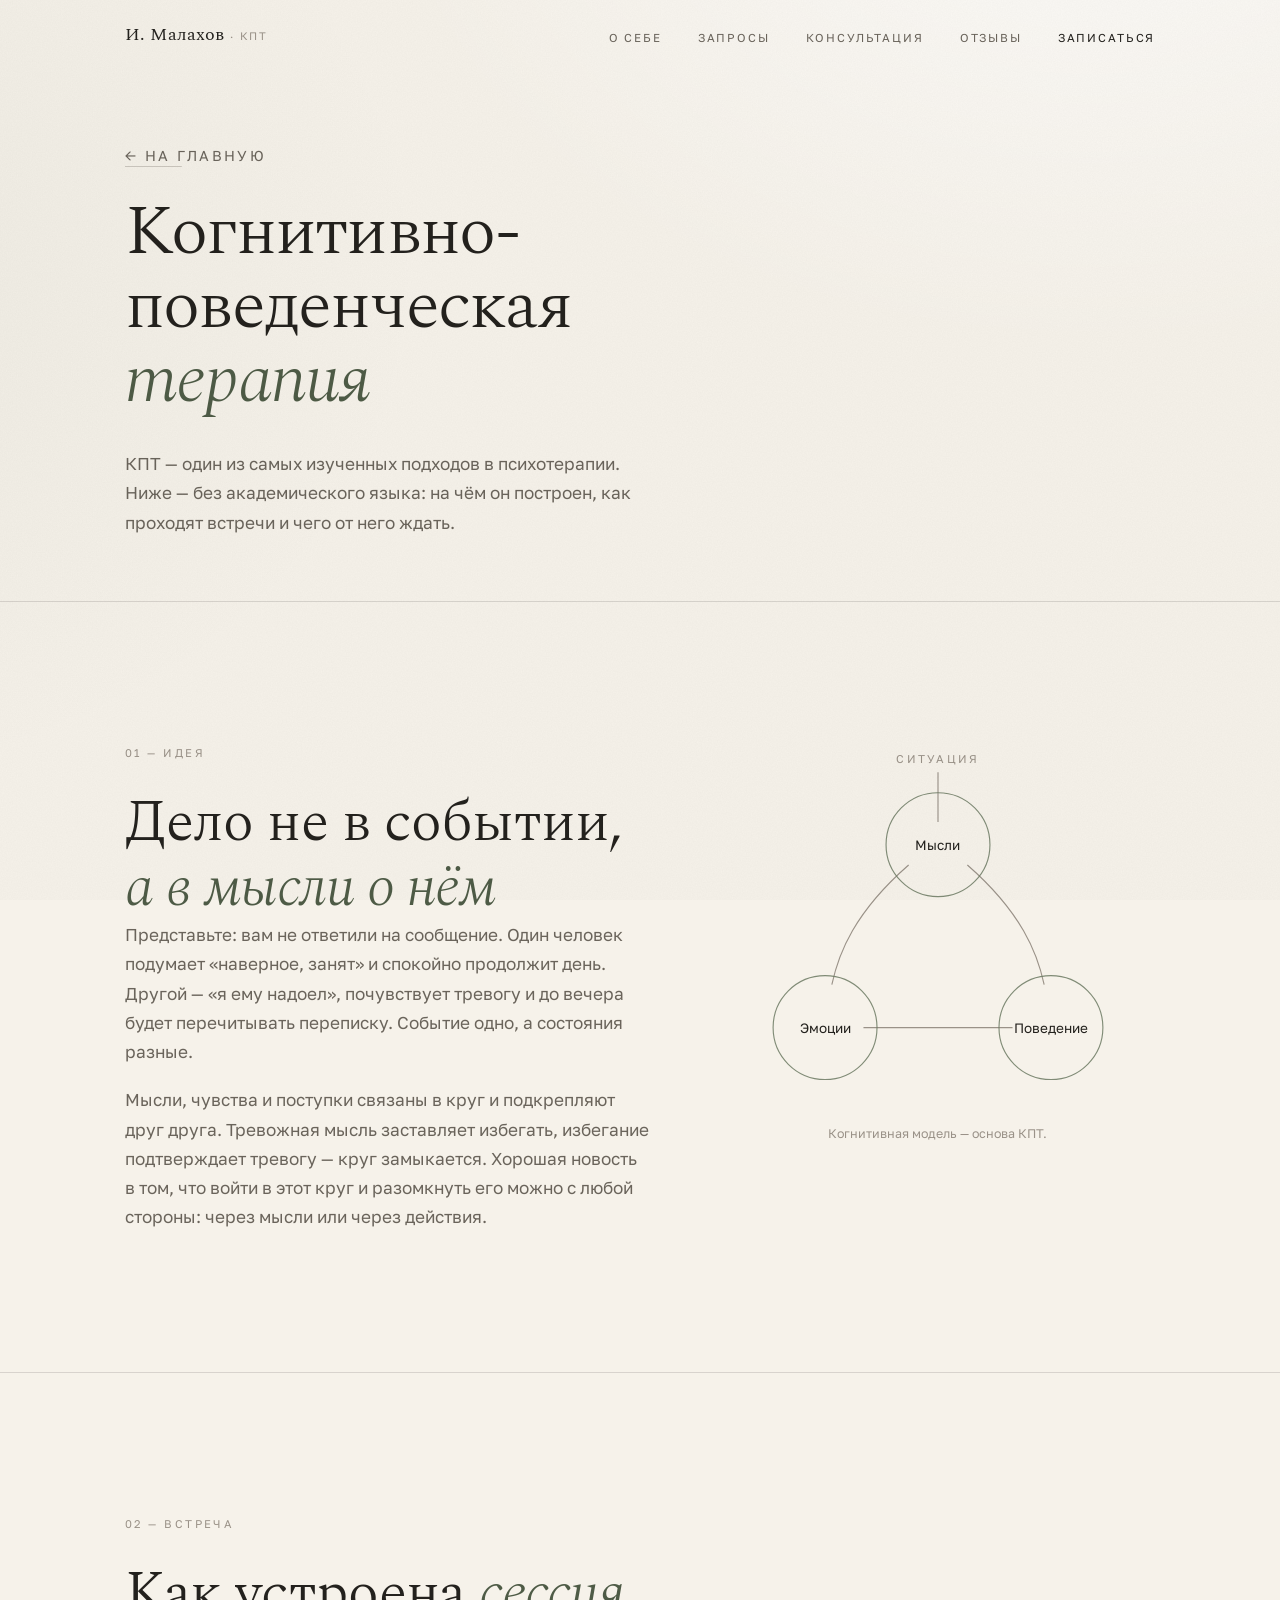
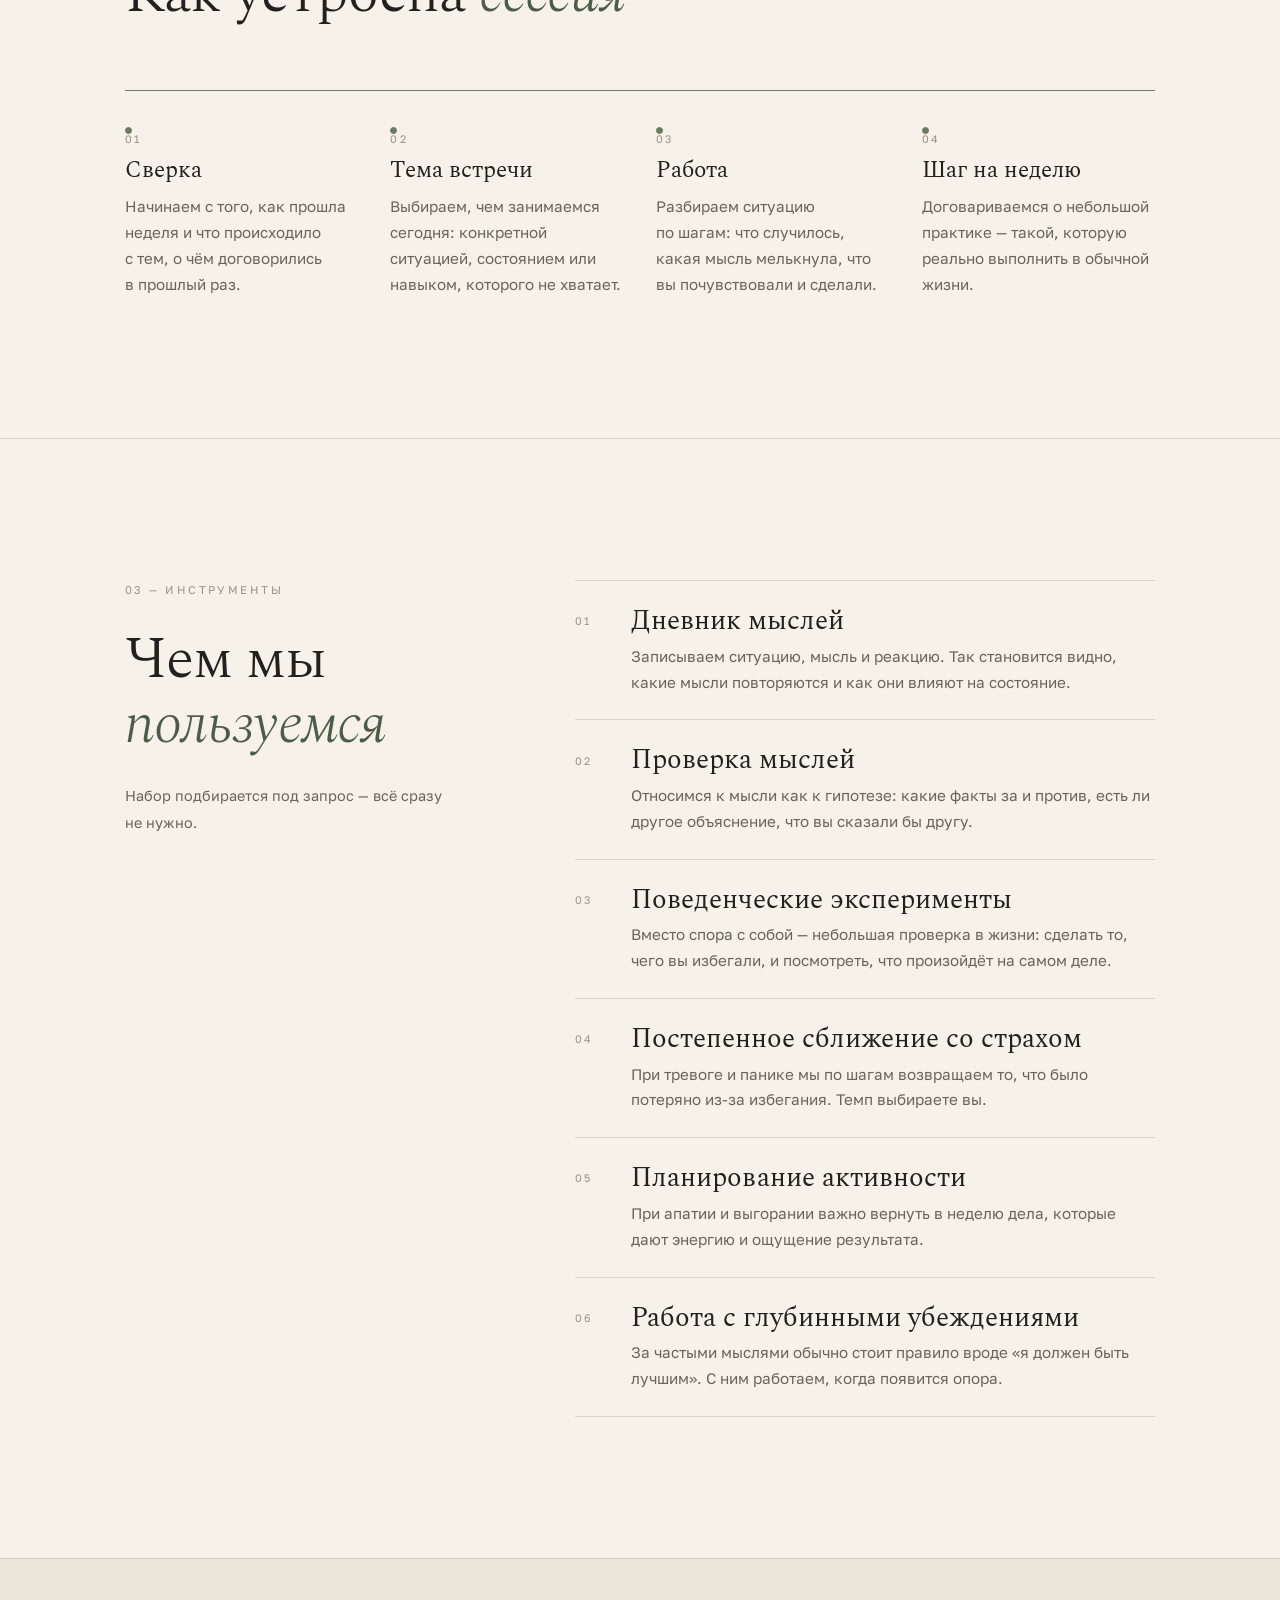
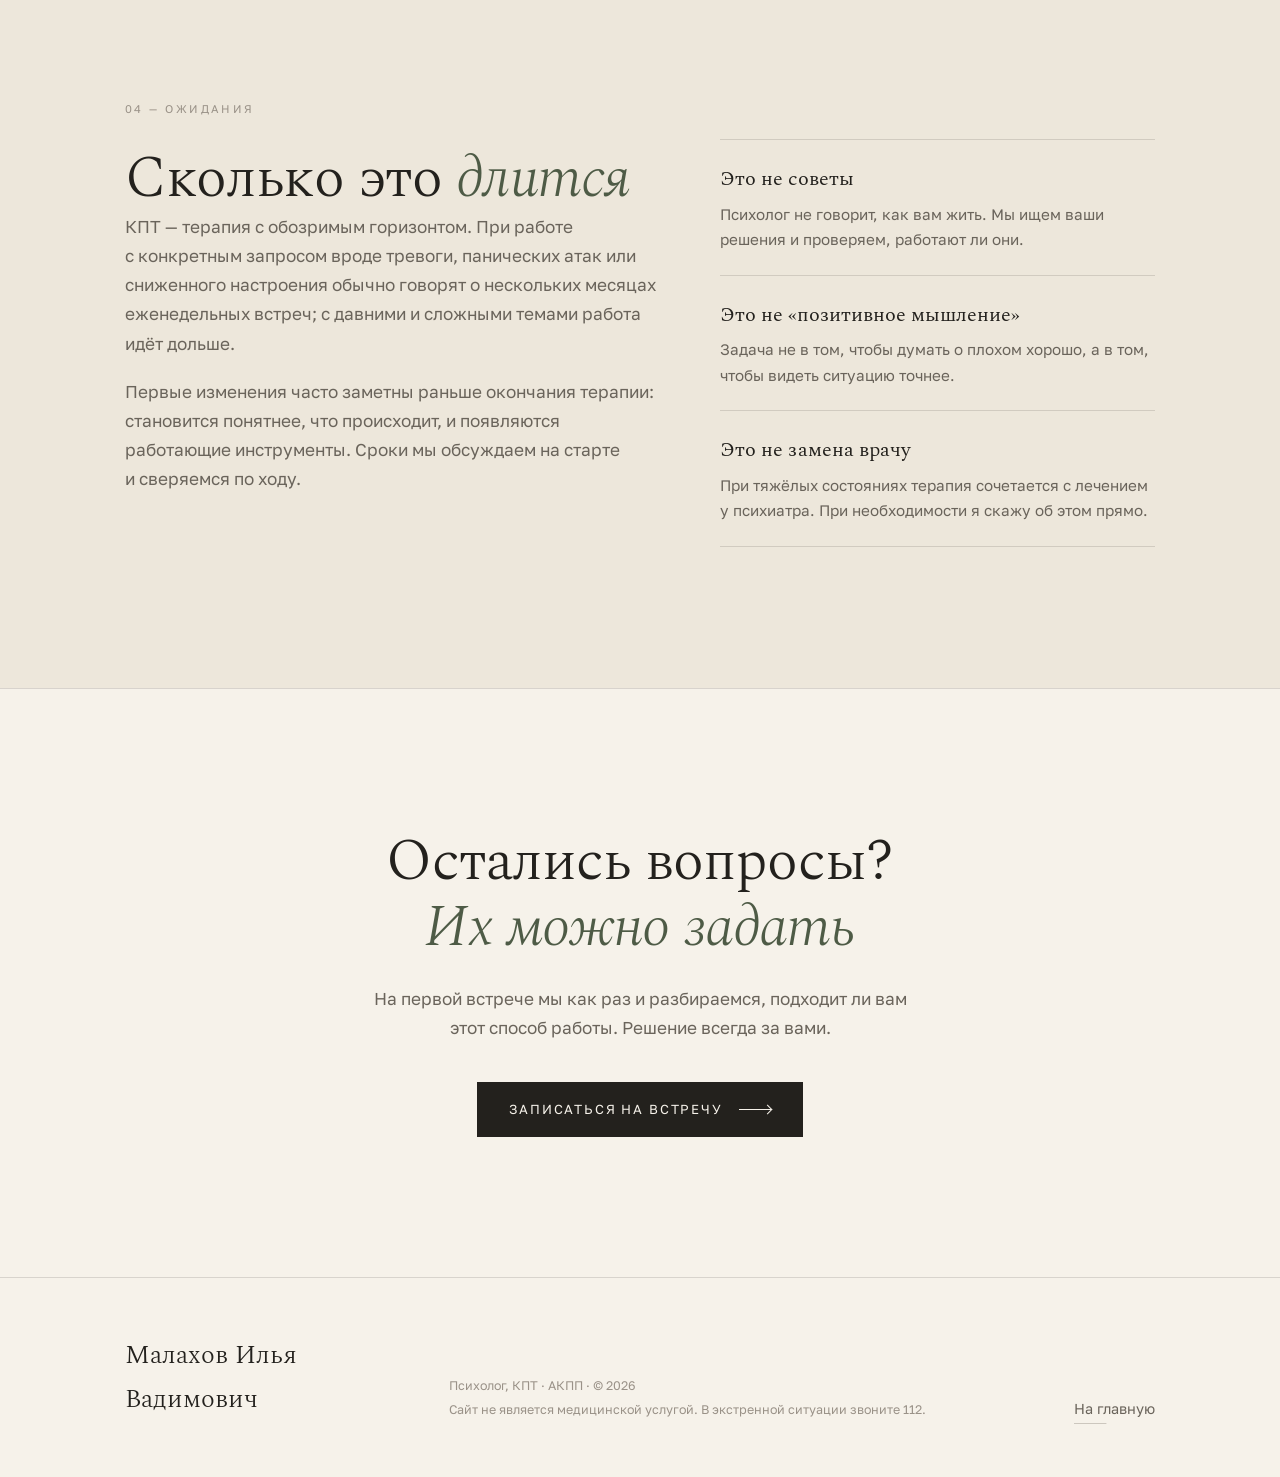
==== commit ce32456d: "Фигуры: узнаваемые силуэты из точек, возвращено членство в АКПП Точки силуэтов считаются заранее (as" ====
--- a/kpt.html
+++ b/kpt.html
@@ -225,7 +225,7 @@
     <div class="container site-footer__inner">
       <p class="site-footer__name">Малахов Илья Вадимович</p>
       <p class="site-footer__meta">
-        Психолог, КПТ · © <span data-year>2026</span><br>
+        Психолог, КПТ · АКПП · © <span data-year>2026</span><br>
         Сайт не является медицинской услугой. В&nbsp;экстренной ситуации звоните 112.
       </p>
       <a class="link-quiet" href="index.html">На главную</a>
--- a/assets/css/style.css
+++ b/assets/css/style.css
@@ -601,8 +601,9 @@
 
 .figure {
   position: relative;
-  width: clamp(12rem, 44vw, 18rem);
-  aspect-ratio: 3 / 4;
+  height: clamp(15rem, 36vw, 23rem);
+  width: auto;
+  aspect-ratio: var(--fig-ar, 3 / 4);
   margin: 2.5rem 0 0;
 }
 .figure img,
@@ -613,9 +614,8 @@
   object-fit: contain;
 }
 .figure img {
-  filter: grayscale(1) contrast(1.15) brightness(1.05);
   mix-blend-mode: multiply;
-  opacity: 0.55;
+  opacity: 0.9;
 }
 /* когда частицы ожили, исходная картинка не нужна */
 .figure.is-live img { display: none; }
@@ -639,9 +639,7 @@
 .contact__intro .figure { margin-top: 2.5rem; }
 
 @media (min-width: 900px) {
-  .about__grid .figure { grid-column: 1; grid-row: 1; margin: 0.25rem 0 0; width: 100%; }
-  .services__grid .figure,
-  .contact__intro .figure { width: min(100%, 19rem); }
+  .about__grid .figure { grid-column: 1; grid-row: 1; margin: 0.25rem 0 0; justify-self: start; }
 }
 
 /* ==========================================================================
